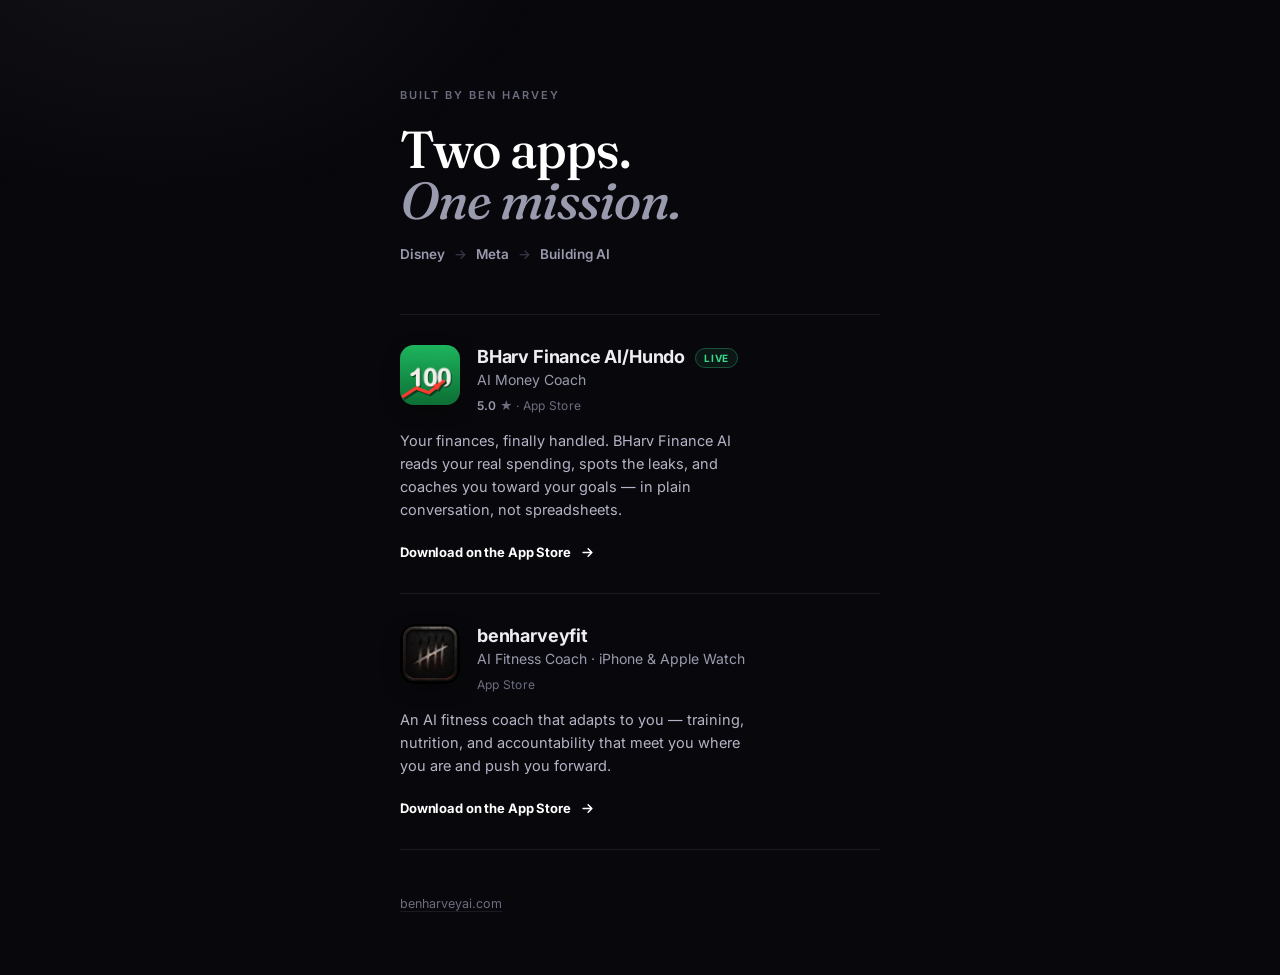
==== apps/index.html @ be546595 "/apps: show BHarv Finance AI/Hundo during the rename transition Existing users know the app as Hundo" ====
<!DOCTYPE html>
<html lang="en">
<head>
  <meta charset="UTF-8">
  <meta name="viewport" content="width=device-width, initial-scale=1.0">
  <title>Ben Harvey — Apps</title>
  <meta name="description" content="Apps built by Ben Harvey. BHarv Finance AI (formerly Hundo) — your AI money coach. benharveyfit — your AI fitness coach. Live on the App Store.">
  <meta property="og:title" content="Ben Harvey — Apps">
  <meta property="og:description" content="BHarv Finance AI/Hundo: Money Coach & benharveyfit: AI Fitness Coach — live on the App Store.">
  <meta property="og:image" content="https://benharveyai.com/apps/icon-hundo.png">
  <meta property="og:type" content="website">
  <meta name="theme-color" content="#08080c">
  <link rel="preconnect" href="https://fonts.googleapis.com">
  <link rel="preconnect" href="https://fonts.gstatic.com" crossorigin>
  <link href="https://fonts.googleapis.com/css2?family=Fraunces:opsz,wght@9..144,400;9..144,500;9..144,600&family=Inter:wght@400;500;600;700&display=swap" rel="stylesheet">
  <style>
    *,*::before,*::after{box-sizing:border-box;margin:0;padding:0}
    :root{
      --bg:#08080c; --ink:#EDEDF2; --sub:#9A9AAE; --faint:#6C6C80;
      --line:rgba(255,255,255,0.08); --line-h:rgba(255,255,255,0.18);
      --card:rgba(255,255,255,0.022);
      --display:'Fraunces',Georgia,serif;
      --sans:'Inter',-apple-system,BlinkMacSystemFont,sans-serif;
      --ease:cubic-bezier(.22,.61,.36,1);
    }
    html{scroll-behavior:smooth}
    body{
      font-family:var(--sans); background:var(--bg); color:var(--ink);
      min-height:100vh; -webkit-font-smoothing:antialiased; text-rendering:optimizeLegibility;
      display:flex; justify-content:center; padding:88px 24px 64px;
    }
    /* one restrained light source, top-left — not a rainbow of glows */
    body::before{
      content:""; position:fixed; inset:0; z-index:0; pointer-events:none;
      background:radial-gradient(680px 480px at 12% -8%, rgba(255,255,255,0.05), transparent 60%);
    }
    .col{position:relative; z-index:1; width:100%; max-width:480px; text-align:left}

    /* reveal */
    .r{opacity:0; transform:translateY(14px); animation:rise .7s var(--ease) forwards}
    .r:nth-child(1){animation-delay:.05s} .r:nth-child(2){animation-delay:.13s}
    .r:nth-child(3){animation-delay:.23s} .r:nth-child(4){animation-delay:.33s}
    @keyframes rise{to{opacity:1;transform:none}}
    @media(prefers-reduced-motion:reduce){.r{animation:none;opacity:1;transform:none}}

    /* header — left aligned, editorial */
    header{margin-bottom:52px}
    .eyebrow{
      font-size:11px; font-weight:600; letter-spacing:.18em; text-transform:uppercase;
      color:var(--faint); margin-bottom:22px;
    }
    h1{
      font-family:var(--display); font-weight:500; font-size:clamp(38px,10vw,52px);
      line-height:.98; letter-spacing:-.02em; color:#fff;
    }
    h1 em{font-style:italic; color:var(--sub)}
    .path{
      margin-top:20px; font-size:13.5px; font-weight:500; color:var(--faint);
      display:flex; gap:9px; align-items:center;
    }
    .path b{color:var(--sub); font-weight:600}
    .path span{opacity:.5}

    /* cards */
    .card{
      display:block; text-decoration:none; color:inherit;
      border-top:1px solid var(--line); padding:30px 0 32px;
      transition:.35s var(--ease);
    }
    .card:last-of-type{border-bottom:1px solid var(--line)}
    .card:hover{padding-left:6px}
    .row{display:flex; gap:17px; align-items:flex-start}
    .icon{
      width:60px; height:60px; border-radius:14px; flex-shrink:0;
      box-shadow:0 6px 22px -8px rgba(0,0,0,.7), inset 0 0 0 .5px rgba(255,255,255,.12);
    }
    .body{flex:1; min-width:0; padding-top:1px}
    .name{font-size:18px; font-weight:700; letter-spacing:-.01em}
    .tag{font-size:14px; color:var(--sub); margin-top:3px; line-height:1.4}
    .rate{font-size:12px; color:var(--faint); margin-top:8px; letter-spacing:.02em}
    .rate b{color:var(--sub); font-weight:600}
    .blurb{font-size:14.5px; line-height:1.6; color:#B4B4C6; margin:16px 0 20px; max-width:40ch}
    .cta{
      display:inline-flex; align-items:center; gap:9px;
      font-size:13px; font-weight:700; color:#fff; letter-spacing:-.01em;
      transition:.25s var(--ease);
    }
    .cta svg{width:15px;height:15px}
    .cta .arw{transition:.3s var(--ease)}
    .card:hover .cta .arw{transform:translateX(4px)}
    .featured .name::after{
      content:"Live"; font-family:var(--sans); font-size:10px; font-weight:700; letter-spacing:.08em;
      text-transform:uppercase; color:#39d98a; margin-left:10px; vertical-align:middle;
      padding:3px 8px; border:1px solid rgba(57,217,138,.3); border-radius:999px; background:rgba(57,217,138,.08);
    }
    .inapp-hint{
      display:none; margin:-22px 0 36px; padding:13px 15px; border-radius:12px;
      border:1px solid rgba(255,180,0,.28); background:rgba(255,180,0,.06);
      font-size:12.5px; line-height:1.5; color:var(--sub);
    }
    .inapp-hint.show{display:block}
    .inapp-hint b{color:var(--ink); font-weight:600}
    footer{margin-top:46px; font-size:12.5px; color:var(--faint)}
    footer a{color:var(--faint); text-decoration:none; border-bottom:1px solid var(--line); transition:.2s}
    footer a:hover{color:var(--ink); border-color:var(--line-h)}
    @media(max-width:420px){
      body{padding:64px 22px 48px}
      header{margin-bottom:40px}
      .icon{width:54px;height:54px}
    }
  </style>
</head>
<body>
  <div class="col">
    <header class="r">
      <div class="eyebrow">Built by Ben Harvey</div>
      <h1>Two apps.<br><em>One mission.</em></h1>
      <div class="path"><b>Disney</b><span>→</span><b>Meta</b><span>→</span><b>Building AI</b></div>
    </header>

    <div class="inapp-hint" id="inappHint">
      <b>📲 To install:</b> this in-app browser can't open the App Store. Tap the <b>•••</b> menu (top-right) → <b>Open in browser</b>, then hit download.
    </div>

    <a class="card featured r" href="https://apps.apple.com/us/app/id6787509698" rel="noopener">
      <div class="row">
        <img class="icon" src="icon-hundo.png" width="60" height="60" alt="BHarv Finance AI/Hundo app icon">
        <div class="body">
          <div class="name">BHarv Finance AI/Hundo</div>
          <div class="tag">AI Money Coach</div>
          <div class="rate"><b>5.0</b> ★ · App Store</div>
        </div>
      </div>
      <p class="blurb">Your finances, finally handled. BHarv Finance AI reads your real spending, spots the leaks, and coaches you toward your goals — in plain conversation, not spreadsheets.</p>
      <span class="cta">Download on the App Store
        <svg class="arw" viewBox="0 0 24 24" fill="none" stroke="currentColor" stroke-width="2.4" stroke-linecap="round" stroke-linejoin="round"><path d="M5 12h14M13 6l6 6-6 6"/></svg>
      </span>
    </a>

    <a class="card r" href="https://apps.apple.com/us/app/id6782227428" rel="noopener">
      <div class="row">
        <img class="icon" src="icon-fit.png" width="60" height="60" alt="benharveyfit app icon">
        <div class="body">
          <div class="name">benharveyfit</div>
          <div class="tag">AI Fitness Coach · iPhone &amp; Apple Watch</div>
          <div class="rate">App Store</div>
        </div>
      </div>
      <p class="blurb">An AI fitness coach that adapts to you — training, nutrition, and accountability that meet you where you are and push you forward.</p>
      <span class="cta">Download on the App Store
        <svg class="arw" viewBox="0 0 24 24" fill="none" stroke="currentColor" stroke-width="2.4" stroke-linecap="round" stroke-linejoin="round"><path d="M5 12h14M13 6l6 6-6 6"/></svg>
      </span>
    </a>

    <footer class="r"><a href="https://benharveyai.com">benharveyai.com</a></footer>
  </div>
  <script>
    (function(){
      var ua = navigator.userAgent || "";
      var iOS = /iPhone|iPad|iPod/i.test(ua);
      var inApp = /Instagram|FBAN|FBAV|FB_IAB|Messenger|TikTok|musical_ly|BytedanceWebview|Line\/|Snapchat|GSA\//i.test(ua)
                  || (iOS && !/Safari/i.test(ua)); // iOS webview w/o Safari token = in-app browser
      var links = document.querySelectorAll('a.card');

      if (inApp) {
        document.getElementById('inappHint').classList.add('show');
        // iOS in-app browsers block App Store links. x-safari- forces a break-out to Safari.
        if (iOS) {
          links.forEach(function(a){
            var url = a.getAttribute('href');
            a.addEventListener('click', function(e){
              e.preventDefault();
              window.location.href = 'x-safari-' + url;      // try to jump to Safari
              // if we're still here shortly after, the OS blocked it — surface the manual step
              setTimeout(function(){
                var h = document.getElementById('inappHint');
                h.classList.add('show');
                h.scrollIntoView({behavior:'smooth', block:'center'});
              }, 700);
            });
          });
        }
      } else {
        // Safari/Chrome: link works normally; nothing to do.
      }
    })();
  </script>
</body>
</html>
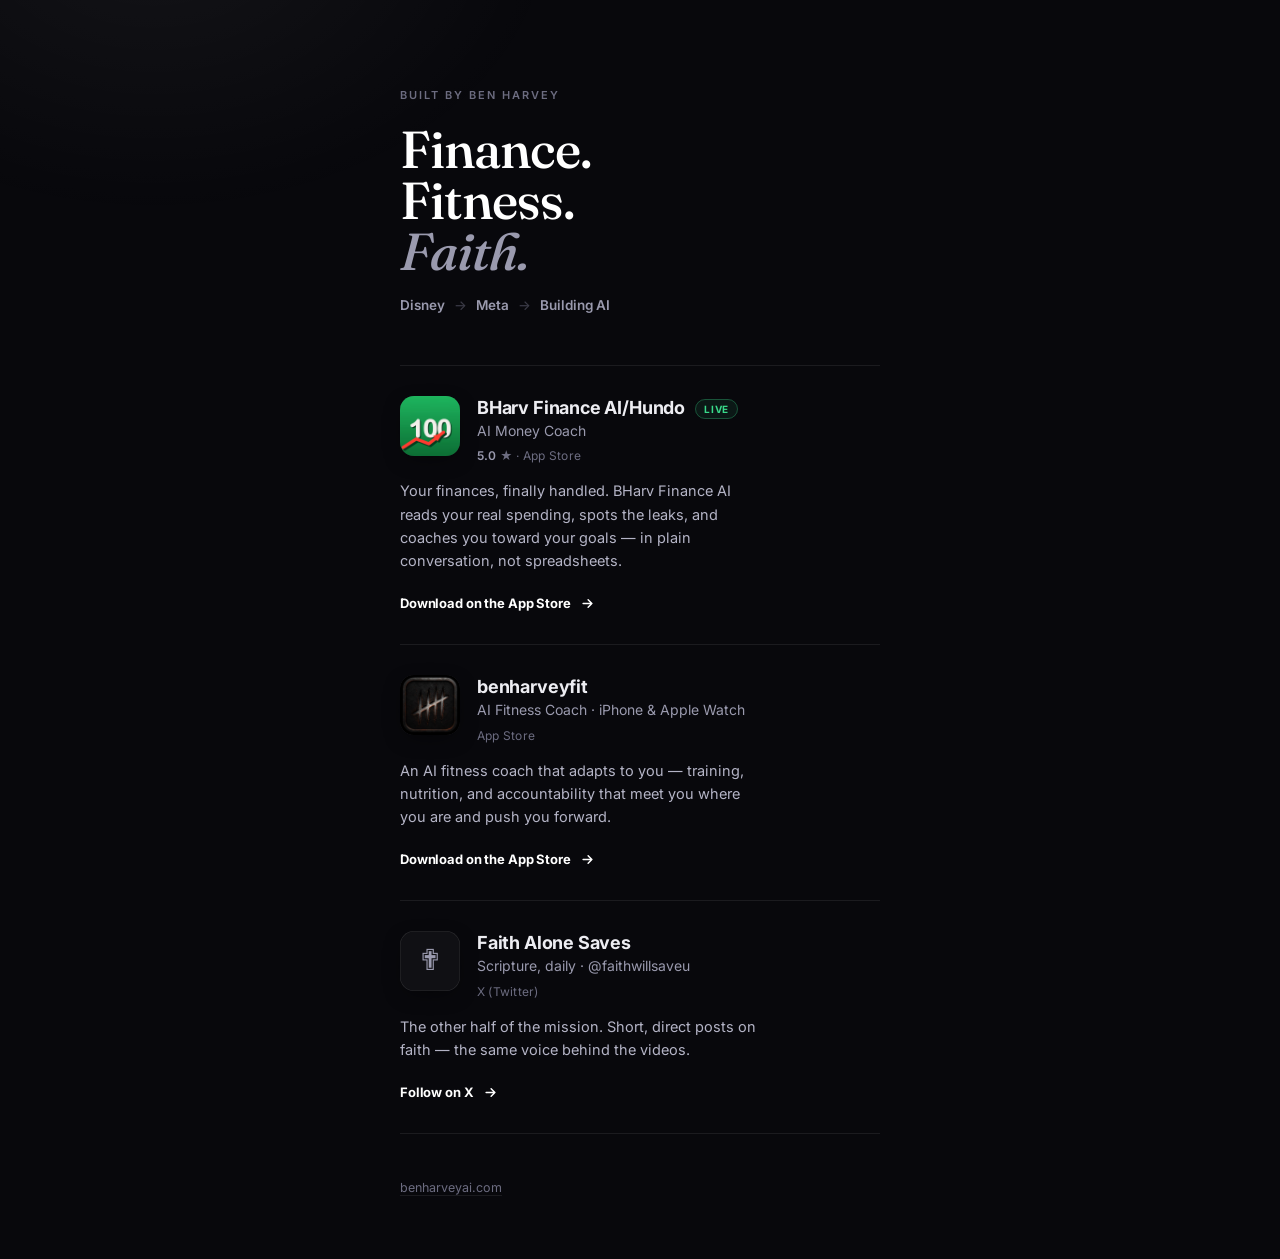
==== commit dbee3293: "apps: faded hold-to-open affordance, drop in-app banner, Finance/Fitness/Faith header - Replace the " ====
--- a/apps/index.html
+++ b/apps/index.html
@@ -74,6 +74,11 @@
       width:60px; height:60px; border-radius:14px; flex-shrink:0;
       box-shadow:0 6px 22px -8px rgba(0,0,0,.7), inset 0 0 0 .5px rgba(255,255,255,.12);
     }
+    .icon.glyph{
+      display:flex; align-items:center; justify-content:center;
+      background:rgba(255,255,255,.035); font-family:var(--display);
+      font-size:29px; line-height:1; color:var(--sub); padding-bottom:3px;
+    }
     .body{flex:1; min-width:0; padding-top:1px}
     .name{font-size:18px; font-weight:700; letter-spacing:-.01em}
     .tag{font-size:14px; color:var(--sub); margin-top:3px; line-height:1.4}
@@ -93,13 +98,21 @@
       text-transform:uppercase; color:#39d98a; margin-left:10px; vertical-align:middle;
       padding:3px 8px; border:1px solid rgba(57,217,138,.3); border-radius:999px; background:rgba(57,217,138,.08);
     }
-    .inapp-hint{
-      display:none; margin:-22px 0 36px; padding:13px 15px; border-radius:12px;
-      border:1px solid rgba(255,180,0,.28); background:rgba(255,180,0,.06);
-      font-size:12.5px; line-height:1.5; color:var(--sub);
-    }
-    .inapp-hint.show{display:block}
-    .inapp-hint b{color:var(--ink); font-weight:600}
+    /* near-invisible "hold here" affordance — touch devices only */
+    .hold{
+      display:none; align-items:center; gap:5px; margin-left:3px;
+      font-size:11px; font-weight:600; letter-spacing:.06em;
+      color:var(--faint); opacity:.34; transition:.28s var(--ease);
+    }
+    .hold svg{width:14px; height:14px; flex-shrink:0}
+    .hold .ring{transform-origin:12px 8px; animation:tap 3s var(--ease) infinite}
+    @keyframes tap{0%,68%,100%{opacity:0;transform:scale(.55)}14%{opacity:.85;transform:scale(1)}42%{opacity:0;transform:scale(1.25)}}
+    body.touch .appstore .hold{display:inline-flex}
+    body.touch .appstore .cta .arw{display:none}
+    .card.holding .hold{opacity:1; color:#fff}
+    .card.holding .hold .ring{animation:none; opacity:.9; transform:none}
+    .hold.nudge{opacity:.85; color:var(--ink)}
+    @media(prefers-reduced-motion:reduce){.hold .ring{animation:none;opacity:.7}}
     footer{margin-top:46px; font-size:12.5px; color:var(--faint)}
     footer a{color:var(--faint); text-decoration:none; border-bottom:1px solid var(--line); transition:.2s}
     footer a:hover{color:var(--ink); border-color:var(--line-h)}
@@ -109,20 +122,48 @@
       .icon{width:54px;height:54px}
     }
   </style>
+  <link rel="canonical" href="https://benharveyai.com/apps/">
+  <script type="application/ld+json">
+  {
+    "@context": "https://schema.org",
+    "@graph": [
+      {
+        "@type": "SoftwareApplication",
+        "name": "benharveyfit ai — AI Fitness Coach",
+        "operatingSystem": "iOS, watchOS",
+        "applicationCategory": "HealthApplication",
+        "url": "https://apps.apple.com/app/id6782227428",
+        "author": { "@id": "https://whoisbenharvey.com/#ben-harvey" }
+      },
+      {
+        "@type": "SoftwareApplication",
+        "name": "BHarv Finance AI — AI Money Coach",
+        "operatingSystem": "iOS",
+        "applicationCategory": "FinanceApplication",
+        "url": "https://apps.apple.com/app/id6787509698",
+        "author": { "@id": "https://whoisbenharvey.com/#ben-harvey" }
+      },
+      {
+        "@type": "Person",
+        "@id": "https://whoisbenharvey.com/#ben-harvey",
+        "name": "Ben Harvey",
+        "alternateName": ["Benjamin Harvey"],
+        "url": "https://whoisbenharvey.com/",
+        "sameAs": ["https://benharveyai.com/", "https://github.com/bharv410"]
+      }
+    ]
+  }
+  </script>
 </head>
 <body>
   <div class="col">
     <header class="r">
       <div class="eyebrow">Built by Ben Harvey</div>
-      <h1>Two apps.<br><em>One mission.</em></h1>
+      <h1>Finance.<br>Fitness.<br><em>Faith.</em></h1>
       <div class="path"><b>Disney</b><span>→</span><b>Meta</b><span>→</span><b>Building AI</b></div>
     </header>
 
-    <div class="inapp-hint" id="inappHint">
-      <b>📲 To install:</b> this in-app browser can't open the App Store. Tap the <b>•••</b> menu (top-right) → <b>Open in browser</b>, then hit download.
-    </div>
-
-    <a class="card featured r" href="https://apps.apple.com/us/app/id6787509698" rel="noopener">
+    <a class="card featured appstore r" href="https://apps.apple.com/us/app/id6787509698" rel="noopener">
       <div class="row">
         <img class="icon" src="icon-hundo.png" width="60" height="60" alt="BHarv Finance AI/Hundo app icon">
         <div class="body">
@@ -134,10 +175,17 @@
       <p class="blurb">Your finances, finally handled. BHarv Finance AI reads your real spending, spots the leaks, and coaches you toward your goals — in plain conversation, not spreadsheets.</p>
       <span class="cta">Download on the App Store
         <svg class="arw" viewBox="0 0 24 24" fill="none" stroke="currentColor" stroke-width="2.4" stroke-linecap="round" stroke-linejoin="round"><path d="M5 12h14M13 6l6 6-6 6"/></svg>
+        <span class="hold" aria-hidden="true">
+          <svg viewBox="0 0 24 24" fill="none" stroke="currentColor" stroke-width="1.7" stroke-linecap="round" stroke-linejoin="round">
+            <path class="ring" d="M6.5 4.5a7 7 0 0 1 11 0M9 7.2a3.6 3.6 0 0 1 6 0"/>
+            <path d="M11 10.5v5.2L9.4 14a1.4 1.4 0 0 0-2 2l3.3 4a3.4 3.4 0 0 0 2.6 1.2h2.3a3.4 3.4 0 0 0 3.4-3.4v-3.5a1.4 1.4 0 0 0-2.8 0 1.4 1.4 0 0 0-2.8 0 1.4 1.4 0 0 0-2.8 0v-3.8a1.3 1.3 0 0 0-2.6 0Z"/>
+          </svg>
+          <span class="holdtxt">hold</span>
+        </span>
       </span>
     </a>
 
-    <a class="card r" href="https://apps.apple.com/us/app/id6782227428" rel="noopener">
+    <a class="card appstore r" href="https://apps.apple.com/us/app/id6782227428" rel="noopener">
       <div class="row">
         <img class="icon" src="icon-fit.png" width="60" height="60" alt="benharveyfit app icon">
         <div class="body">
@@ -149,6 +197,28 @@
       <p class="blurb">An AI fitness coach that adapts to you — training, nutrition, and accountability that meet you where you are and push you forward.</p>
       <span class="cta">Download on the App Store
         <svg class="arw" viewBox="0 0 24 24" fill="none" stroke="currentColor" stroke-width="2.4" stroke-linecap="round" stroke-linejoin="round"><path d="M5 12h14M13 6l6 6-6 6"/></svg>
+        <span class="hold" aria-hidden="true">
+          <svg viewBox="0 0 24 24" fill="none" stroke="currentColor" stroke-width="1.7" stroke-linecap="round" stroke-linejoin="round">
+            <path class="ring" d="M6.5 4.5a7 7 0 0 1 11 0M9 7.2a3.6 3.6 0 0 1 6 0"/>
+            <path d="M11 10.5v5.2L9.4 14a1.4 1.4 0 0 0-2 2l3.3 4a3.4 3.4 0 0 0 2.6 1.2h2.3a3.4 3.4 0 0 0 3.4-3.4v-3.5a1.4 1.4 0 0 0-2.8 0 1.4 1.4 0 0 0-2.8 0 1.4 1.4 0 0 0-2.8 0v-3.8a1.3 1.3 0 0 0-2.6 0Z"/>
+          </svg>
+          <span class="holdtxt">hold</span>
+        </span>
+      </span>
+    </a>
+
+    <a class="card r" href="https://x.com/faithwillsaveu" target="_blank" rel="noopener">
+      <div class="row">
+        <div class="icon glyph" aria-hidden="true">✟</div>
+        <div class="body">
+          <div class="name">Faith Alone Saves</div>
+          <div class="tag">Scripture, daily · @faithwillsaveu</div>
+          <div class="rate">X (Twitter)</div>
+        </div>
+      </div>
+      <p class="blurb">The other half of the mission. Short, direct posts on faith — the same voice behind the videos.</p>
+      <span class="cta">Follow on X
+        <svg class="arw" viewBox="0 0 24 24" fill="none" stroke="currentColor" stroke-width="2.4" stroke-linecap="round" stroke-linejoin="round"><path d="M5 12h14M13 6l6 6-6 6"/></svg>
       </span>
     </a>
 
@@ -160,29 +230,48 @@
       var iOS = /iPhone|iPad|iPod/i.test(ua);
       var inApp = /Instagram|FBAN|FBAV|FB_IAB|Messenger|TikTok|musical_ly|BytedanceWebview|Line\/|Snapchat|GSA\//i.test(ua)
                   || (iOS && !/Safari/i.test(ua)); // iOS webview w/o Safari token = in-app browser
-      var links = document.querySelectorAll('a.card');
-
-      if (inApp) {
-        document.getElementById('inappHint').classList.add('show');
+      var touch = ('ontouchstart' in window) || navigator.maxTouchPoints > 0;
+      var links = document.querySelectorAll('a.card.appstore');
+
+      // show the faded "hold" affordance only on touch devices
+      if (touch) document.body.classList.add('touch');
+
+      links.forEach(function(a){
+        var url  = a.getAttribute('href');
+        var hint = a.querySelector('.hold');
+        var txt  = a.querySelector('.holdtxt');
+        var t;
+
+        // long-press feedback: the hint lights up and tells them what to tap
+        a.addEventListener('touchstart', function(){
+          t = setTimeout(function(){
+            a.classList.add('holding');
+            if (txt) txt.textContent = 'tap Open Link';
+          }, 340);
+        }, {passive:true});
+
+        ['touchend','touchcancel','touchmove'].forEach(function(ev){
+          a.addEventListener(ev, function(){
+            clearTimeout(t);
+            a.classList.remove('holding');
+            if (txt) txt.textContent = 'hold';
+          }, {passive:true});
+        });
+
         // iOS in-app browsers block App Store links. x-safari- forces a break-out to Safari.
-        if (iOS) {
-          links.forEach(function(a){
-            var url = a.getAttribute('href');
-            a.addEventListener('click', function(e){
-              e.preventDefault();
-              window.location.href = 'x-safari-' + url;      // try to jump to Safari
-              // if we're still here shortly after, the OS blocked it — surface the manual step
-              setTimeout(function(){
-                var h = document.getElementById('inappHint');
-                h.classList.add('show');
-                h.scrollIntoView({behavior:'smooth', block:'center'});
-              }, 700);
-            });
+        if (inApp && iOS) {
+          a.addEventListener('click', function(e){
+            e.preventDefault();
+            window.location.href = 'x-safari-' + url;   // try to jump to Safari
+            // still here a moment later? the OS blocked it — brighten the hold hint
+            setTimeout(function(){
+              if (!hint) return;
+              hint.classList.add('nudge');
+              if (txt) txt.textContent = 'hold, then Open Link';
+            }, 700);
           });
         }
-      } else {
-        // Safari/Chrome: link works normally; nothing to do.
-      }
+      });
     })();
   </script>
 </body>
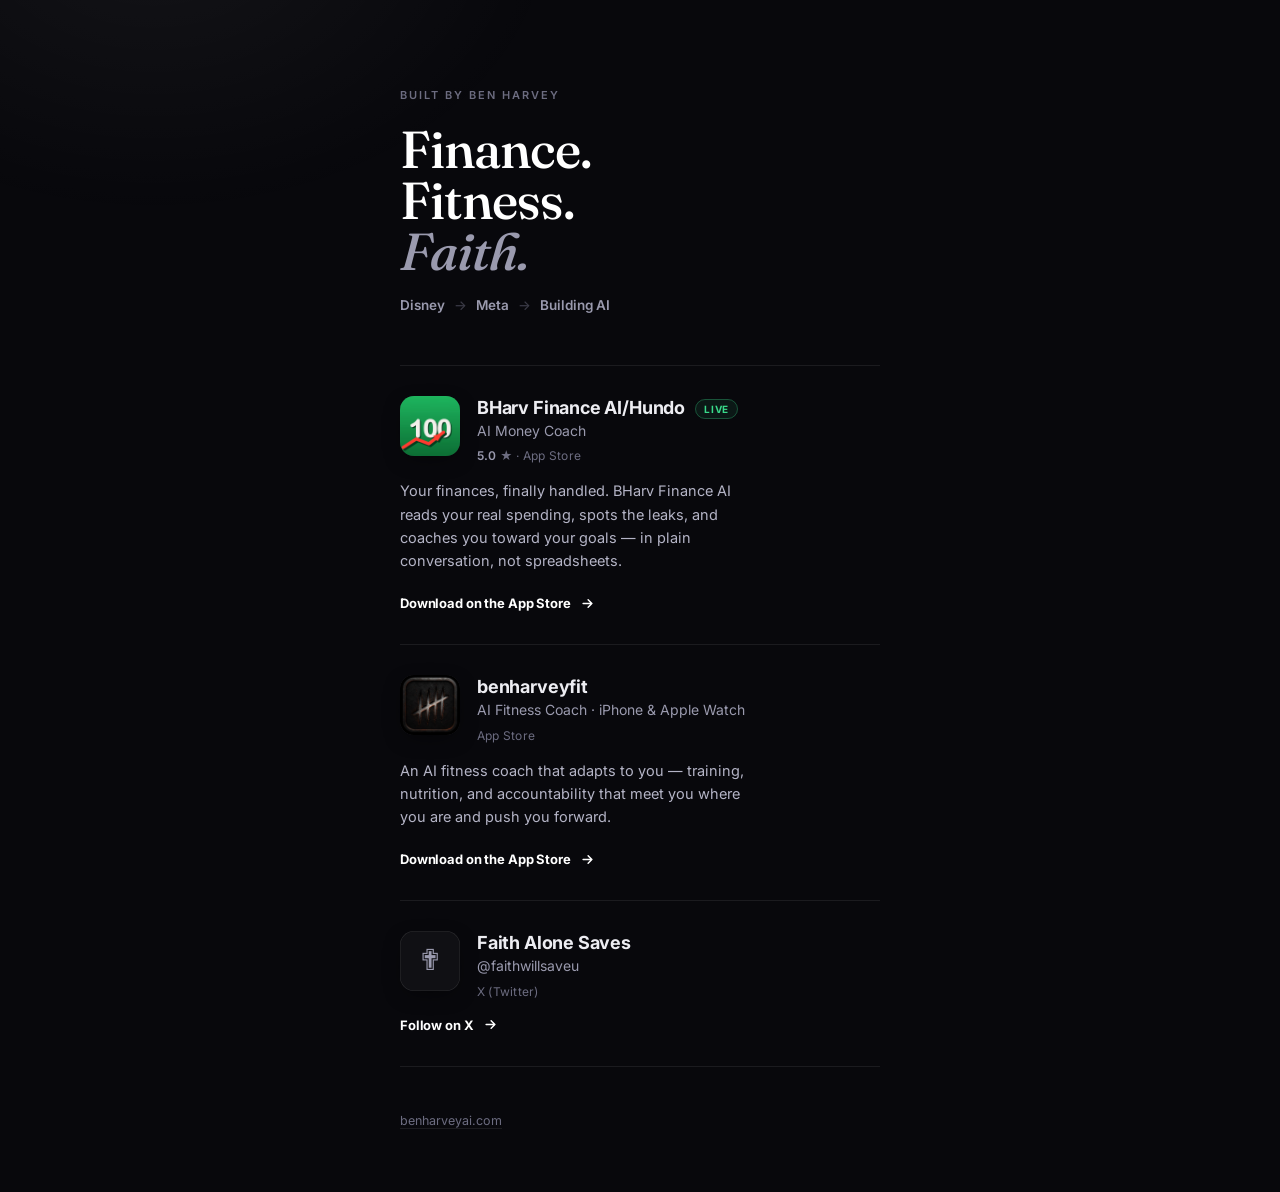
==== commit 7fe17ad5: "apps: strip invented copy from the Faith card Co-Authored-By: Claude Opus 5 (1M context) <noreply@an" ====
--- a/apps/index.html
+++ b/apps/index.html
@@ -91,6 +91,7 @@
       transition:.25s var(--ease);
     }
     .cta svg{width:15px;height:15px}
+    .cta.noblurb{margin-top:18px}   /* card has no blurb — keep the CTA off the meta rows */
     .cta .arw{transition:.3s var(--ease)}
     .card:hover .cta .arw{transform:translateX(4px)}
     .featured .name::after{
@@ -212,12 +213,11 @@
         <div class="icon glyph" aria-hidden="true">✟</div>
         <div class="body">
           <div class="name">Faith Alone Saves</div>
-          <div class="tag">Scripture, daily · @faithwillsaveu</div>
+          <div class="tag">@faithwillsaveu</div>
           <div class="rate">X (Twitter)</div>
         </div>
       </div>
-      <p class="blurb">The other half of the mission. Short, direct posts on faith — the same voice behind the videos.</p>
-      <span class="cta">Follow on X
+      <span class="cta noblurb">Follow on X
         <svg class="arw" viewBox="0 0 24 24" fill="none" stroke="currentColor" stroke-width="2.4" stroke-linecap="round" stroke-linejoin="round"><path d="M5 12h14M13 6l6 6-6 6"/></svg>
       </span>
     </a>
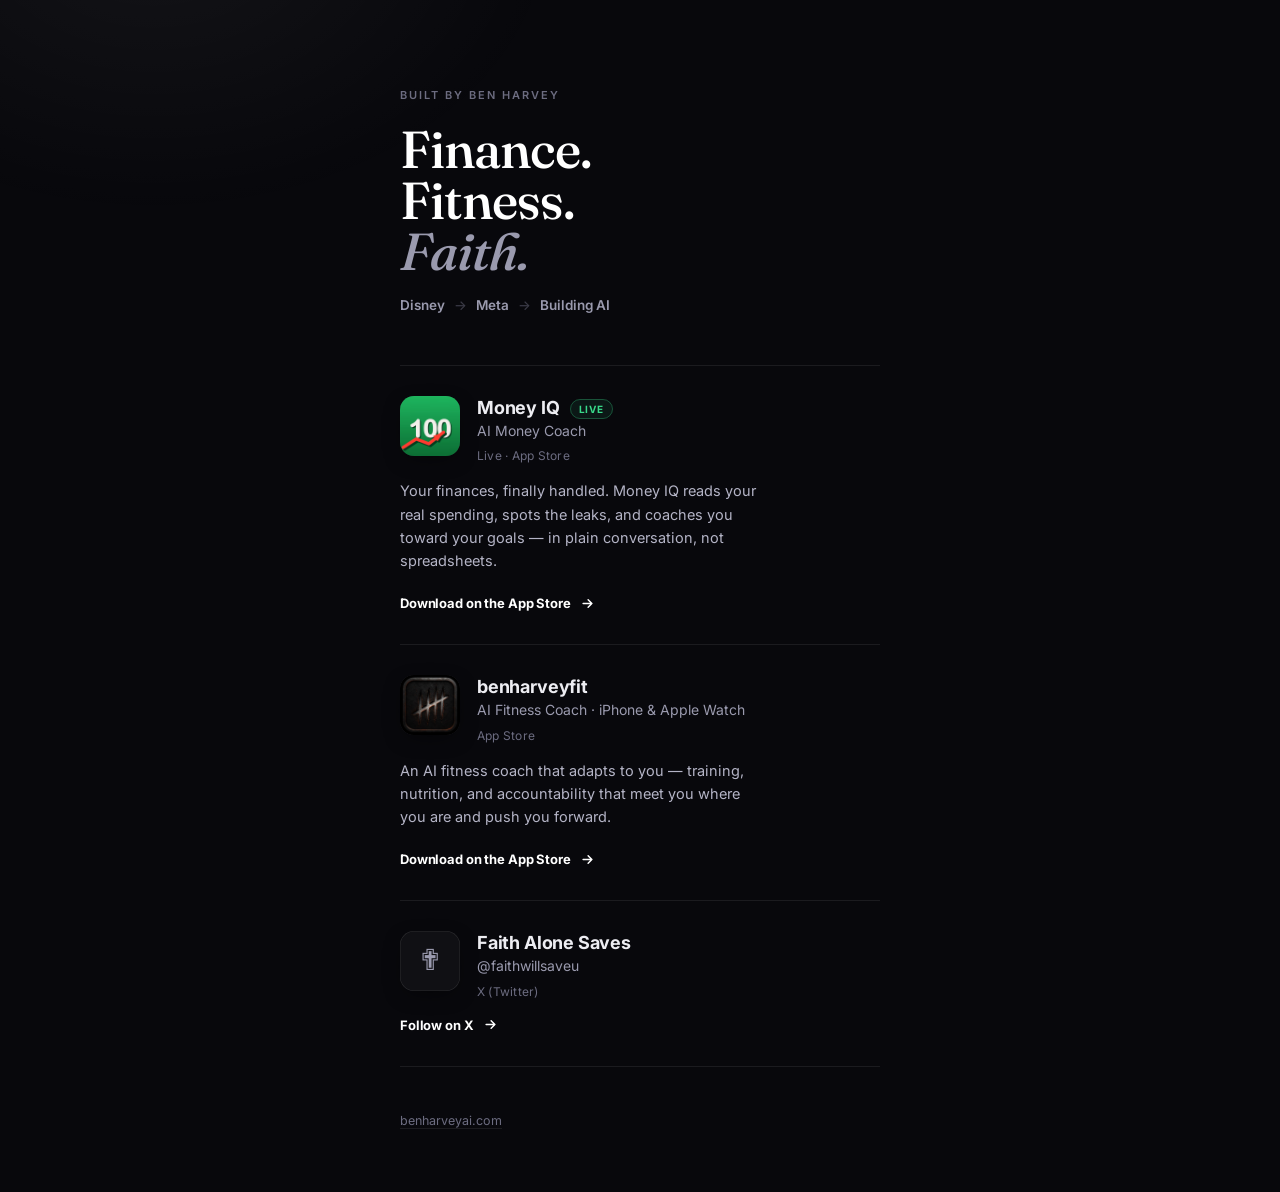
==== commit 32deae73: "Align app names with the App Store (Money IQ); drop rating and stale version claims Co-Authored-By: " ====
--- a/apps/index.html
+++ b/apps/index.html
@@ -4,9 +4,9 @@
   <meta charset="UTF-8">
   <meta name="viewport" content="width=device-width, initial-scale=1.0">
   <title>Ben Harvey — Apps</title>
-  <meta name="description" content="Apps built by Ben Harvey. BHarv Finance AI (formerly Hundo) — your AI money coach. benharveyfit — your AI fitness coach. Live on the App Store.">
+  <meta name="description" content="Apps built by Ben Harvey. Money IQ — your AI money coach. benharveyfit — your AI fitness coach. Live on the App Store.">
   <meta property="og:title" content="Ben Harvey — Apps">
-  <meta property="og:description" content="BHarv Finance AI/Hundo: Money Coach & benharveyfit: AI Fitness Coach — live on the App Store.">
+  <meta property="og:description" content="Money IQ: Net Worth & AI Coach & benharveyfit: AI Fitness Coach — live on the App Store.">
   <meta property="og:image" content="https://benharveyai.com/apps/icon-hundo.png">
   <meta property="og:type" content="website">
   <meta name="theme-color" content="#08080c">
@@ -138,7 +138,7 @@
       },
       {
         "@type": "SoftwareApplication",
-        "name": "BHarv Finance AI — AI Money Coach",
+        "name": "Money IQ: Net Worth & AI Coach",
         "operatingSystem": "iOS",
         "applicationCategory": "FinanceApplication",
         "url": "https://apps.apple.com/app/id6787509698",
@@ -166,14 +166,14 @@
 
     <a class="card featured appstore r" href="https://apps.apple.com/us/app/id6787509698" rel="noopener">
       <div class="row">
-        <img class="icon" src="icon-hundo.png" width="60" height="60" alt="BHarv Finance AI/Hundo app icon">
+        <img class="icon" src="icon-hundo.png" width="60" height="60" alt="Money IQ app icon">
         <div class="body">
-          <div class="name">BHarv Finance AI/Hundo</div>
+          <div class="name">Money IQ</div>
           <div class="tag">AI Money Coach</div>
-          <div class="rate"><b>5.0</b> ★ · App Store</div>
+          <div class="rate">Live · App Store</div>
         </div>
       </div>
-      <p class="blurb">Your finances, finally handled. BHarv Finance AI reads your real spending, spots the leaks, and coaches you toward your goals — in plain conversation, not spreadsheets.</p>
+      <p class="blurb">Your finances, finally handled. Money IQ reads your real spending, spots the leaks, and coaches you toward your goals — in plain conversation, not spreadsheets.</p>
       <span class="cta">Download on the App Store
         <svg class="arw" viewBox="0 0 24 24" fill="none" stroke="currentColor" stroke-width="2.4" stroke-linecap="round" stroke-linejoin="round"><path d="M5 12h14M13 6l6 6-6 6"/></svg>
         <span class="hold" aria-hidden="true">
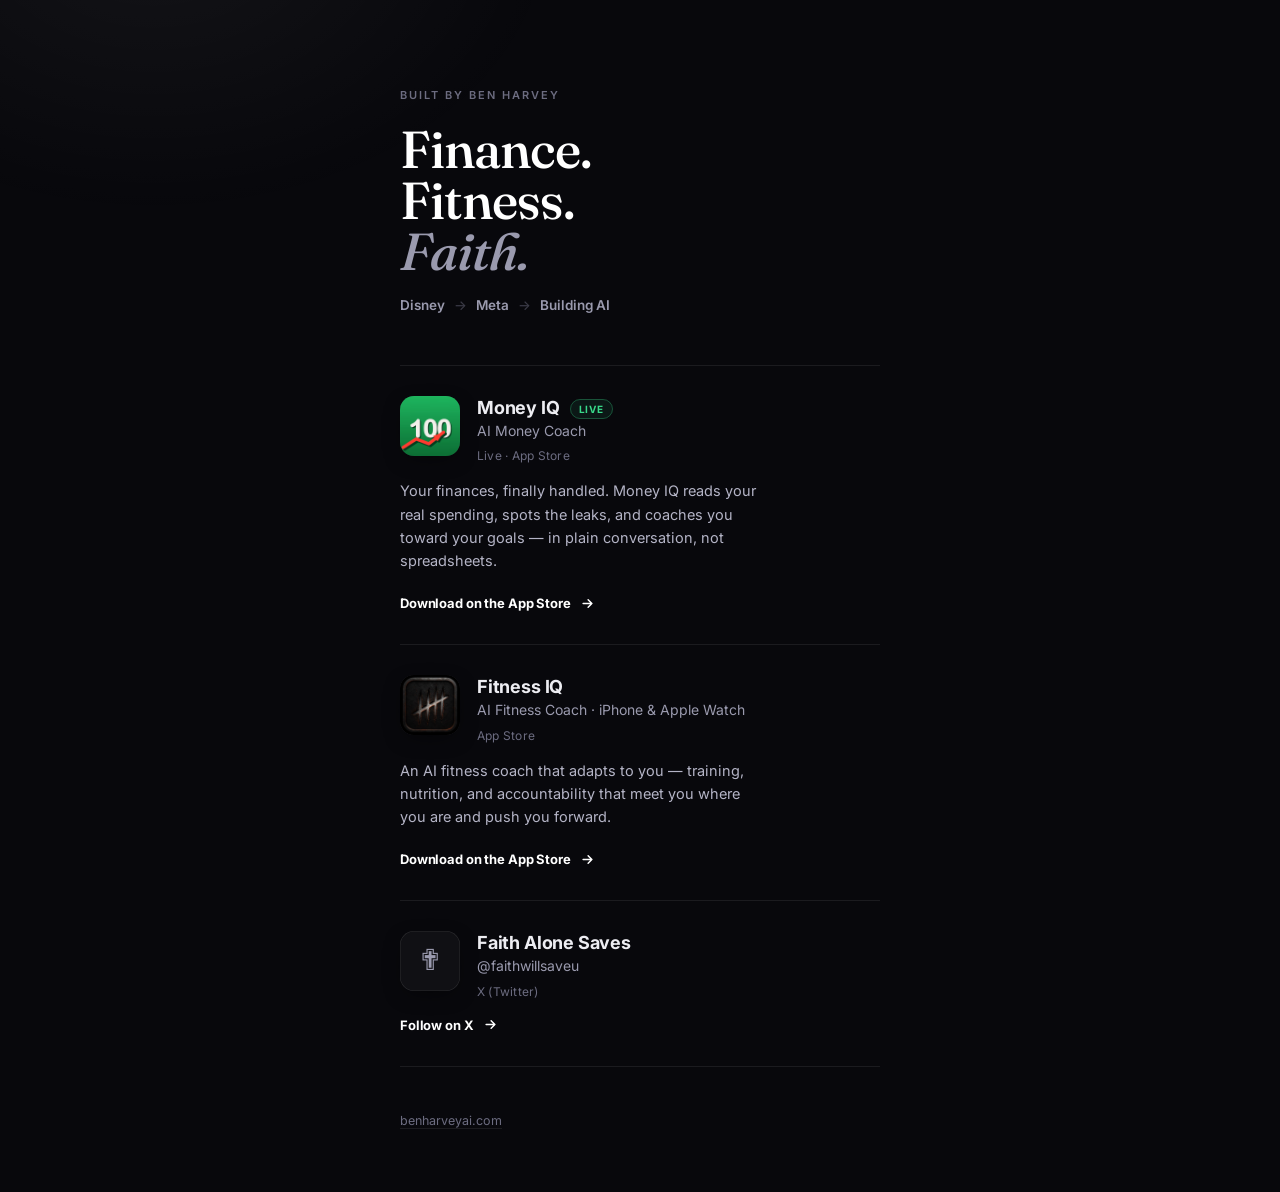
==== commit d27456e5: "Rename benharveyfit ai -> Fitness IQ in app references Co-Authored-By: Claude Opus 5.5 <noreply@anth" ====
--- a/apps/index.html
+++ b/apps/index.html
@@ -4,9 +4,9 @@
   <meta charset="UTF-8">
   <meta name="viewport" content="width=device-width, initial-scale=1.0">
   <title>Ben Harvey — Apps</title>
-  <meta name="description" content="Apps built by Ben Harvey. Money IQ — your AI money coach. benharveyfit — your AI fitness coach. Live on the App Store.">
+  <meta name="description" content="Apps built by Ben Harvey. Money IQ — your AI money coach. Fitness IQ — your AI fitness coach. Live on the App Store.">
   <meta property="og:title" content="Ben Harvey — Apps">
-  <meta property="og:description" content="Money IQ: Net Worth & AI Coach & benharveyfit: AI Fitness Coach — live on the App Store.">
+  <meta property="og:description" content="Money IQ: Net Worth & AI Coach & Fitness IQ: AI Fitness Coach — live on the App Store.">
   <meta property="og:image" content="https://benharveyai.com/apps/icon-hundo.png">
   <meta property="og:type" content="website">
   <meta name="theme-color" content="#08080c">
@@ -130,7 +130,7 @@
     "@graph": [
       {
         "@type": "SoftwareApplication",
-        "name": "benharveyfit ai — AI Fitness Coach",
+        "name": "Fitness IQ — AI Fitness Coach",
         "operatingSystem": "iOS, watchOS",
         "applicationCategory": "HealthApplication",
         "url": "https://apps.apple.com/app/id6782227428",
@@ -188,9 +188,9 @@
 
     <a class="card appstore r" href="https://apps.apple.com/us/app/id6782227428" rel="noopener">
       <div class="row">
-        <img class="icon" src="icon-fit.png" width="60" height="60" alt="benharveyfit app icon">
+        <img class="icon" src="icon-fit.png" width="60" height="60" alt="Fitness IQ app icon">
         <div class="body">
-          <div class="name">benharveyfit</div>
+          <div class="name">Fitness IQ</div>
           <div class="tag">AI Fitness Coach · iPhone &amp; Apple Watch</div>
           <div class="rate">App Store</div>
         </div>
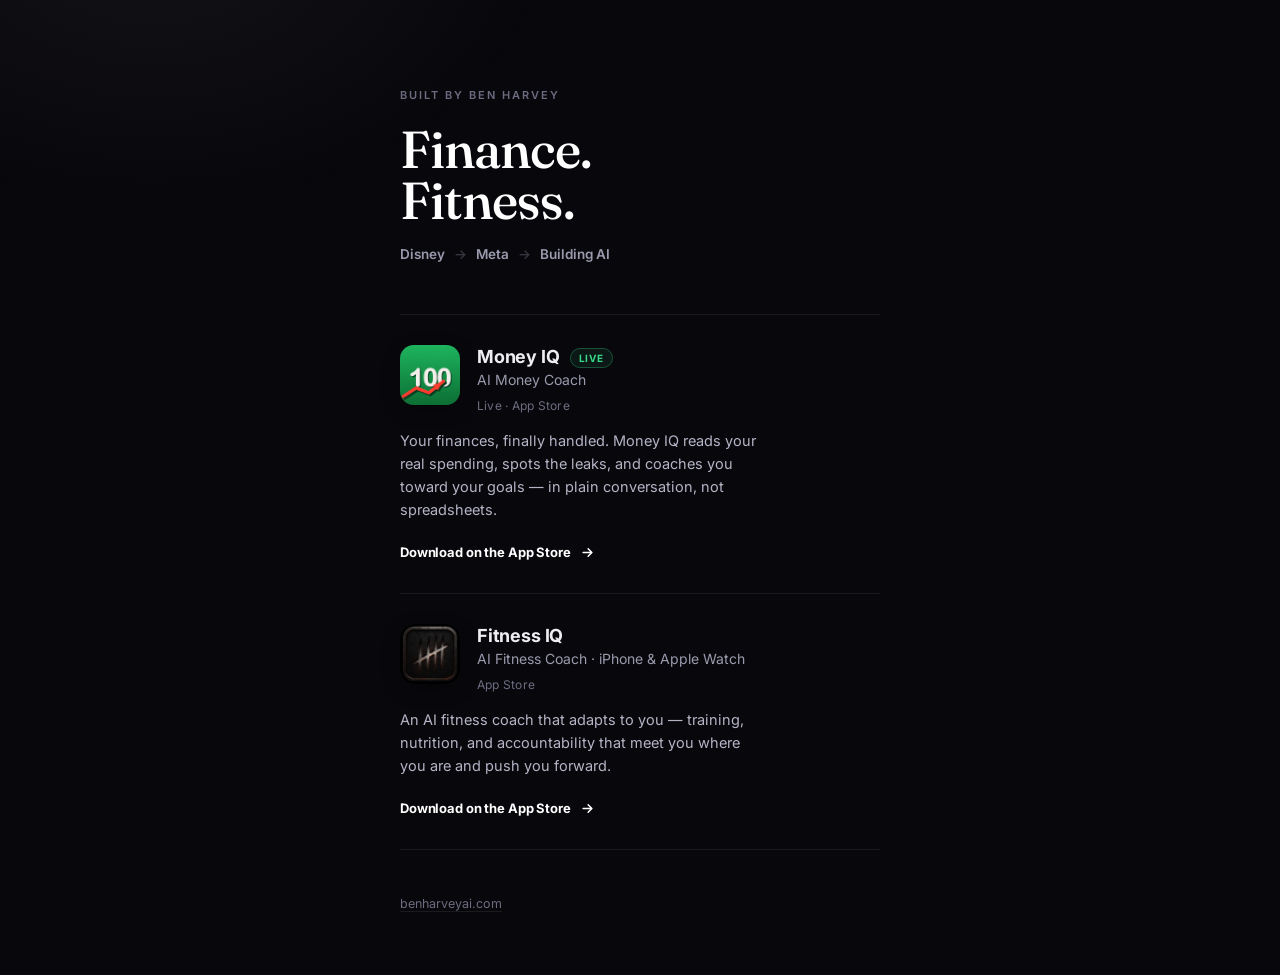
==== commit f74a9989: "Portfolio site" ====
--- a/apps/index.html
+++ b/apps/index.html
@@ -134,7 +134,7 @@
         "operatingSystem": "iOS, watchOS",
         "applicationCategory": "HealthApplication",
         "url": "https://apps.apple.com/app/id6782227428",
-        "author": { "@id": "https://whoisbenharvey.com/#ben-harvey" }
+        "author": { "@id": "https://benharveyai.com/#ben-harvey" }
       },
       {
         "@type": "SoftwareApplication",
@@ -142,15 +142,15 @@
         "operatingSystem": "iOS",
         "applicationCategory": "FinanceApplication",
         "url": "https://apps.apple.com/app/id6787509698",
-        "author": { "@id": "https://whoisbenharvey.com/#ben-harvey" }
+        "author": { "@id": "https://benharveyai.com/#ben-harvey" }
       },
       {
         "@type": "Person",
-        "@id": "https://whoisbenharvey.com/#ben-harvey",
+        "@id": "https://benharveyai.com/#ben-harvey",
         "name": "Ben Harvey",
         "alternateName": ["Benjamin Harvey"],
-        "url": "https://whoisbenharvey.com/",
-        "sameAs": ["https://benharveyai.com/", "https://github.com/bharv410"]
+        "url": "https://benharveyai.com/",
+        "sameAs": ["https://github.com/bharv410"]
       }
     ]
   }
@@ -160,7 +160,7 @@
   <div class="col">
     <header class="r">
       <div class="eyebrow">Built by Ben Harvey</div>
-      <h1>Finance.<br>Fitness.<br><em>Faith.</em></h1>
+      <h1>Finance.<br>Fitness.</h1>
       <div class="path"><b>Disney</b><span>→</span><b>Meta</b><span>→</span><b>Building AI</b></div>
     </header>
 
@@ -208,20 +208,6 @@
       </span>
     </a>
 
-    <a class="card r" href="https://x.com/faithwillsaveu" target="_blank" rel="noopener">
-      <div class="row">
-        <div class="icon glyph" aria-hidden="true">✟</div>
-        <div class="body">
-          <div class="name">Faith Alone Saves</div>
-          <div class="tag">@faithwillsaveu</div>
-          <div class="rate">X (Twitter)</div>
-        </div>
-      </div>
-      <span class="cta noblurb">Follow on X
-        <svg class="arw" viewBox="0 0 24 24" fill="none" stroke="currentColor" stroke-width="2.4" stroke-linecap="round" stroke-linejoin="round"><path d="M5 12h14M13 6l6 6-6 6"/></svg>
-      </span>
-    </a>
-
     <footer class="r"><a href="https://benharveyai.com">benharveyai.com</a></footer>
   </div>
   <script>
